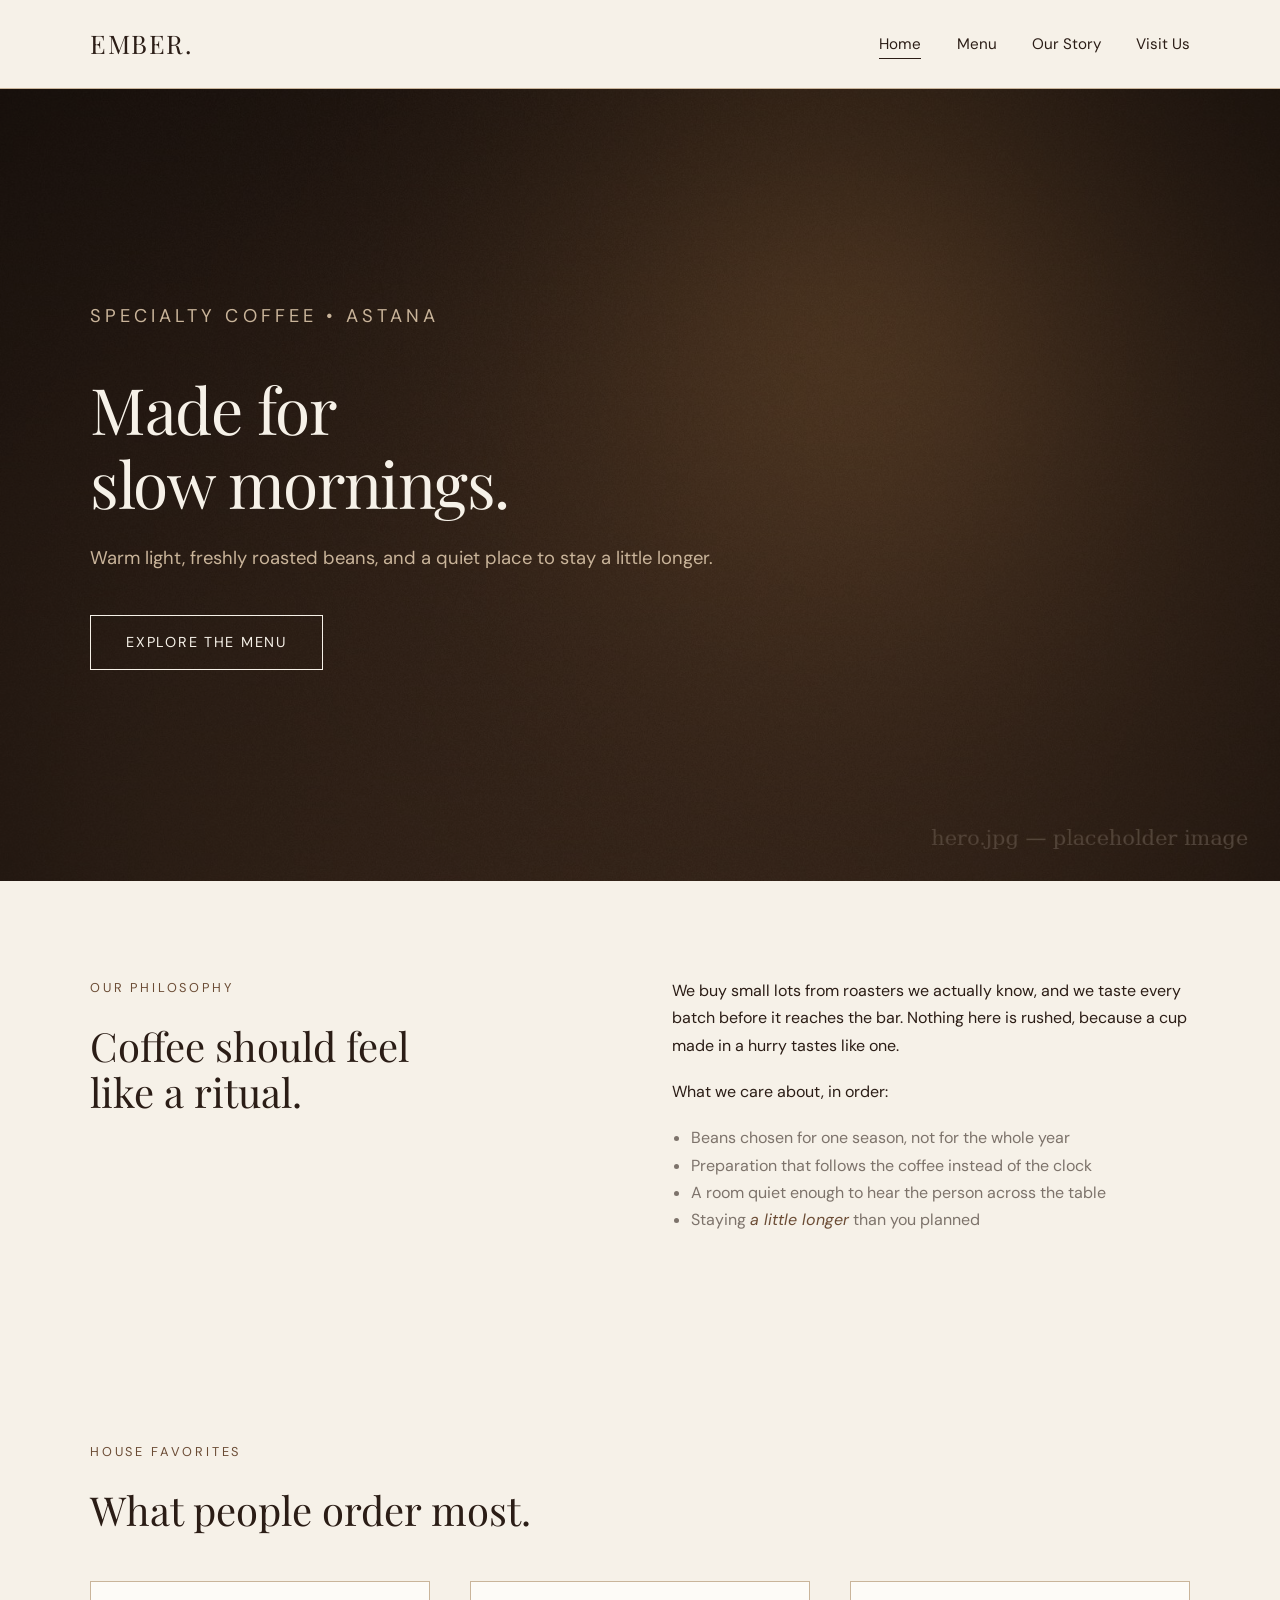
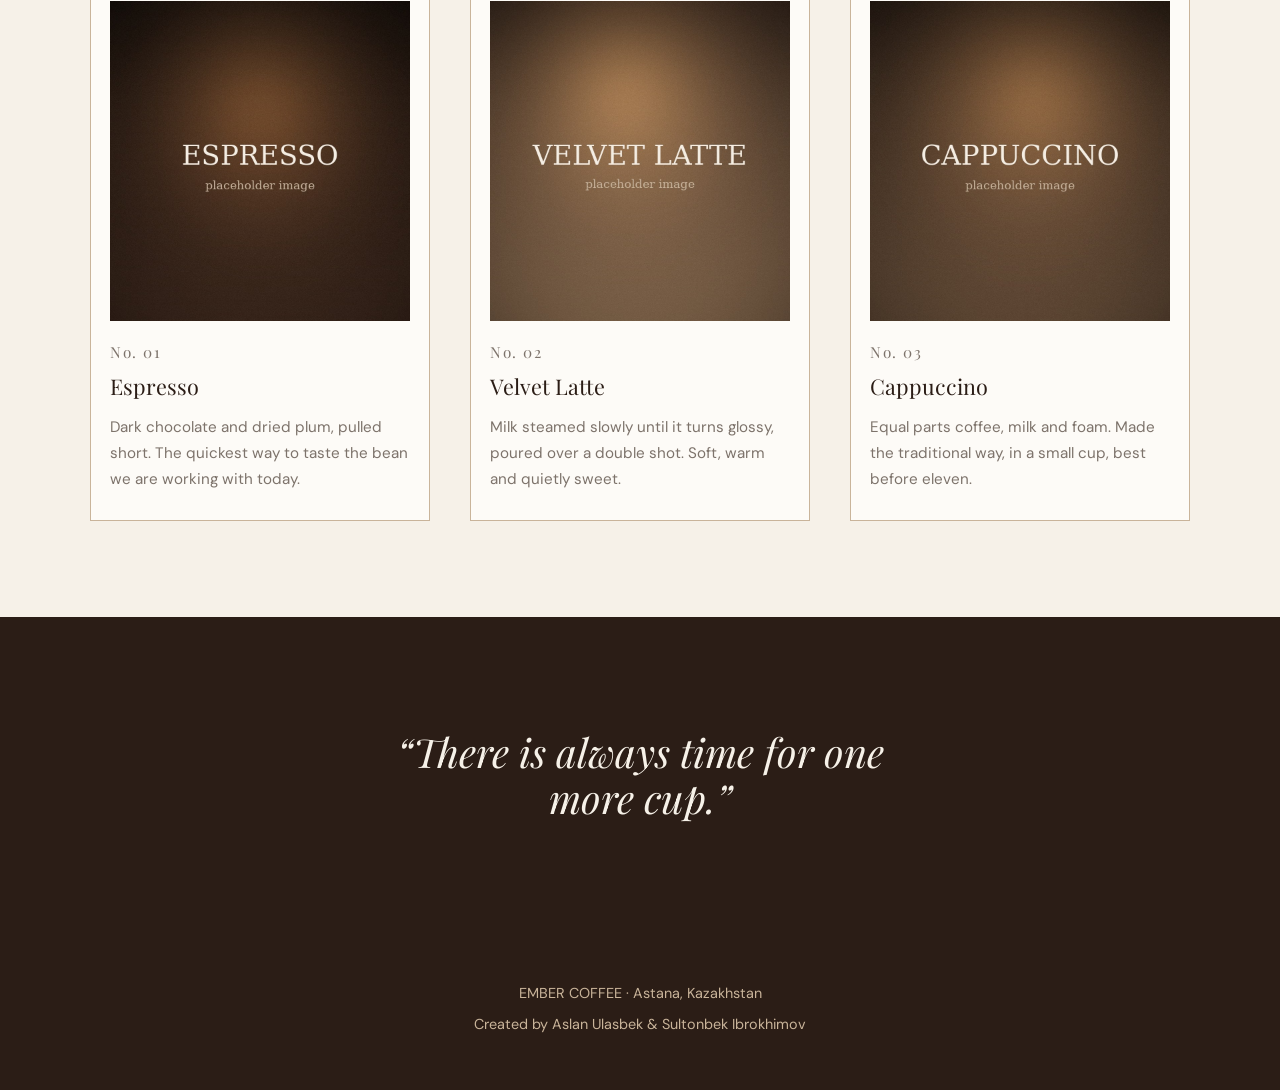
==== index.html @ 7515906d "Fix project structure" ====
<!DOCTYPE html>
<html lang="en">
<head>
    <meta charset="UTF-8">
    <meta name="viewport" content="width=device-width, initial-scale=1.0">
    <title>EMBER COFFEE | Home</title>
    <link rel="stylesheet" href="css/style.css">
</head>
<body>

    <!-- Navigation, the same on every page -->
    <header id="main-header">
        <div class="container">
            <a href="index.html" class="logo">EMBER.</a>
            <nav>
                <ul class="nav-menu">
                    <li><a href="index.html" class="active">Home</a></li>
                    <li><a href="menu.html">Menu</a></li>
                    <li><a href="about.html">Our Story</a></li>
                    <li><a href="contact.html">Visit Us</a></li>
                </ul>
            </nav>
        </div>
    </header>

    <main>

        <!-- Hero section with background photo and dark overlay -->
        <section class="hero">
            <img src="images/hero.jpg" alt="Morning sunlight on a wooden table in the EMBER coffee shop">
            <div class="hero-overlay"></div>
            <div class="container">
                <div class="hero-text">
                    <p class="label">Specialty coffee • Astana</p>
                    <h1>Made for<br>slow mornings.</h1>
                    <p>Warm light, freshly roasted beans, and a quiet place to stay a little longer.</p>
                    <a href="menu.html" class="button">Explore the menu</a>
                </div>
            </div>
        </section>

        <!-- Philosophy -->
        <section class="section">
            <div class="container philosophy">
                <div>
                    <p class="label">Our philosophy</p>
                    <h2>Coffee should feel<br>like a ritual.</h2>
                </div>
                <div>
                    <p>We buy small lots from roasters we actually know, and we taste every batch before it reaches the bar. Nothing here is rushed, because a cup made in a hurry tastes like one.</p>
                    <p>What we care about, in order:</p>
                    <ul>
                        <li>Beans chosen for one season, not for the whole year</li>
                        <li>Preparation that follows the coffee instead of the clock</li>
                        <li>A room quiet enough to hear the person across the table</li>
                        <li>Staying <span class="highlight">a little longer</span> than you planned</li>
                    </ul>
                </div>
            </div>
        </section>

        <!-- House favorites: three cards -->
        <section class="section">
            <div class="container">
                <p class="label">House favorites</p>
                <h2>What people order most.</h2>

                <div class="card-grid">

                    <article class="card">
                        <img src="images/espresso.jpg" alt="Freshly prepared espresso in a small ceramic cup">
                        <p class="card-number">No. 01</p>
                        <h3>Espresso</h3>
                        <p>Dark chocolate and dried plum, pulled short. The quickest way to taste the bean we are working with today.</p>
                    </article>

                    <article class="card">
                        <img src="images/latte.jpg" alt="Velvet latte with smooth steamed milk">
                        <p class="card-number">No. 02</p>
                        <h3>Velvet Latte</h3>
                        <p>Milk steamed slowly until it turns glossy, poured over a double shot. Soft, warm and quietly sweet.</p>
                    </article>

                    <article class="card">
                        <img src="images/cappuccino.jpg" alt="Cappuccino with a thick layer of foam">
                        <p class="card-number">No. 03</p>
                        <h3>Cappuccino</h3>
                        <p>Equal parts coffee, milk and foam. Made the traditional way, in a small cup, best before eleven.</p>
                    </article>

                </div>
            </div>
        </section>

        <!-- Dark quote band -->
        <section class="quote">
            <div class="container">
                <h2>&ldquo;There is always time for one more cup.&rdquo;</h2>
            </div>
        </section>

    </main>

    <footer>
        <div class="container">
            <p>EMBER COFFEE · Astana, Kazakhstan</p>
            <p>Created by Aslan Ulasbek &amp; Sultonbek Ibrokhimov</p>
        </div>
    </footer>

</body>
</html>
---- css/style.css ----
/* ============================================================
   EMBER COFFEE — main stylesheet
   Created by Aslan Ulasbek & Sultonbek Ibrokhimov

   Sections:
   1. Fonts & CSS variables
   2. Base element styles
   3. Header & navigation
   4. Buttons & shared helpers
   5. Home page
   6. Menu page
   7. About page
   8. Contact page (table + form)
   9. Footer
   10. Responsive (media queries)
   ============================================================ */


/* ---------- 1. Fonts & CSS variables ---------- */

@import url('https://fonts.googleapis.com/css2?family=DM+Sans:wght@400;500&family=Playfair+Display:ital,wght@0,400;0,500;1,400&display=swap');

:root {
    --espresso: #2b1d16;      /* darkest brown, used for dark sections */
    --coffee: #6b4c35;        /* medium coffee brown */
    --beige: #c9b49a;         /* muted beige, borders and small text */
    --cream: #f6f1e8;         /* warm cream, page background */
    --off-white: #fdfbf7;     /* lighter cream for cards */
    --warm-gray: #7d736b;     /* body text that should sit back a little */

    --heading-font: 'Playfair Display', Georgia, serif;
    --body-font: 'DM Sans', Arial, sans-serif;
}


/* ---------- 2. Base element styles ---------- */

* {
    box-sizing: border-box;   /* padding and border stay inside the width */
}

body {
    margin: 0;
    background-color: var(--cream);
    color: var(--espresso);
    font-family: var(--body-font);
    font-size: 1rem;
    line-height: 1.7;
}

h1, h2, h3 {
    font-family: var(--heading-font);
    font-weight: 400;
    margin: 0 0 1rem 0;
    line-height: 1.15;
}

h1 {
    font-size: 4rem;
    letter-spacing: -0.02em;
}

h2 {
    font-size: 2.5rem;
}

h3 {
    font-size: 1.35rem;
}

p {
    margin: 0 0 1.2rem 0;
    max-width: 62ch;          /* keeps lines comfortable to read */
}

a {
    color: var(--espresso);
    text-decoration: none;
}

img {
    display: block;
    max-width: 100%;
}

ul, ol {
    padding-left: 1.2rem;
}

/* A page-width wrapper reused on every page */
.container {
    width: 90%;
    max-width: 1100px;
    margin: 0 auto;
}

/* Small uppercase label above headings */
.label {
    font-size: 0.8rem;
    letter-spacing: 0.22em;
    text-transform: uppercase;
    color: var(--coffee);
    margin-bottom: 1.5rem;
}

.highlight {
    font-style: italic;
    color: var(--coffee);
}


/* ---------- 3. Header & navigation ---------- */

#main-header {
    background-color: var(--cream);
    border-bottom: 1px solid var(--beige);
    padding: 1.4rem 0;
    position: sticky;
    top: 0;
    z-index: 10;
}

#main-header .container {
    display: flex;
    align-items: center;
    justify-content: space-between;
}

.logo {
    font-family: var(--heading-font);
    font-size: 1.6rem;
    letter-spacing: 0.06em;
}

.nav-menu {
    display: flex;
    gap: 2.2rem;
    list-style: none;
    margin: 0;
    padding: 0;
}

/* descendant selector: links inside the navigation */
.nav-menu a {
    font-size: 0.95rem;
    padding-bottom: 4px;
    border-bottom: 1px solid transparent;
    transition: border-color 0.25s, color 0.25s;
}

.nav-menu a:hover {
    color: var(--coffee);
    border-bottom-color: var(--coffee);
}

.nav-menu a:focus {
    outline: 2px solid var(--coffee);
    outline-offset: 4px;
}

/* active page marker */
.nav-menu a.active {
    border-bottom-color: var(--espresso);
}


/* ---------- 4. Buttons & shared helpers ---------- */

.button {
    display: inline-block;
    padding: 0.9rem 2.2rem;
    border: 1px solid var(--cream);
    color: var(--cream);
    font-size: 0.9rem;
    letter-spacing: 0.12em;
    text-transform: uppercase;
    transition: background-color 0.3s, color 0.3s;
}

.button:hover {
    background-color: var(--cream);
    color: var(--espresso);
}

.button:focus {
    outline: 2px solid var(--beige);
    outline-offset: 4px;
}

/* dark button used on light backgrounds */
.button-dark {
    border-color: var(--espresso);
    color: var(--espresso);
}

.button-dark:hover {
    background-color: var(--espresso);
    color: var(--cream);
}

/* standard vertical rhythm for content sections */
.section {
    padding: 6rem 0;
}

/* smaller page header used on menu / about / contact */
.page-header {
    padding: 5rem 0 3rem 0;
    border-bottom: 1px solid var(--beige);
}

.page-header p {
    color: var(--warm-gray);
    font-size: 1.15rem;
}


/* ---------- 5. Home page ---------- */

.hero {
    position: relative;
    height: 88vh;
    min-height: 480px;
    display: flex;
    align-items: center;
    overflow: hidden;
}

.hero img {
    position: absolute;
    top: 0;
    left: 0;
    width: 100%;
    height: 100%;
    object-fit: cover;
}

/* dark overlay so the text stays readable on the photo */
.hero-overlay {
    position: absolute;
    top: 0;
    left: 0;
    width: 100%;
    height: 100%;
    background-color: rgba(30, 20, 15, 0.55);
}

.hero-text {
    position: relative;   /* sits above the overlay */
    color: var(--cream);
    max-width: 40rem;
}

.hero-text .label {
    color: var(--beige);
}

.hero-text h1 {
    color: var(--cream);
    margin-bottom: 1.5rem;
}

.hero-text p {
    color: var(--beige);
    font-size: 1.15rem;
    margin-bottom: 2.5rem;
}

/* two-column philosophy block */
.philosophy {
    display: grid;
    grid-template-columns: 1fr 1fr;
    gap: 4rem;
    align-items: start;
}

.philosophy ul {
    color: var(--warm-gray);
}

/* three product cards */
.card-grid {
    display: grid;
    grid-template-columns: repeat(3, 1fr);
    gap: 2.5rem;
    margin-top: 3rem;
}

.card {
    background-color: var(--off-white);
    border: 1px solid var(--beige);
    padding: 1.2rem;
    transition: transform 0.3s, box-shadow 0.3s;
}

.card:hover {
    transform: translateY(-6px);
    box-shadow: 0 12px 28px rgba(43, 29, 22, 0.12);
}

.card img {
    width: 100%;
    height: 320px;
    object-fit: cover;
    margin-bottom: 1.2rem;
}

.card-number {
    font-family: var(--heading-font);
    font-size: 0.95rem;
    color: var(--coffee);
    letter-spacing: 0.1em;
}

/* descendant selector: paragraphs inside a card */
.card p {
    color: var(--warm-gray);
    font-size: 0.95rem;
    margin-bottom: 0.5rem;
}

/* dark quote band */
.quote {
    background-color: var(--espresso);
    color: var(--cream);
    text-align: center;
    padding: 7rem 0;
}

.quote h2 {
    font-style: italic;
    max-width: 22ch;
    margin: 0 auto;
}


/* ---------- 6. Menu page ---------- */

.menu-banner {
    width: 100%;
    height: 300px;
    object-fit: cover;
    margin-bottom: 4rem;
}

.menu-group {
    margin-bottom: 4rem;
}

.menu-group h2 {
    font-size: 1.6rem;
    padding-bottom: 0.8rem;
    border-bottom: 1px solid var(--beige);
}

.menu-item {
    display: flex;
    justify-content: space-between;
    align-items: baseline;
    gap: 2rem;
    padding: 1.4rem 0;
    border-bottom: 1px solid rgba(201, 180, 154, 0.45);
}

.menu-item h3 {
    margin: 0 0 0.3rem 0;
}

.menu-item p {
    margin: 0;
    color: var(--warm-gray);
    font-size: 0.95rem;
}

.menu-price {
    font-family: var(--heading-font);
    font-size: 1.15rem;
    white-space: nowrap;   /* the price never breaks onto two lines */
}


/* ---------- 7. About page ---------- */

.story {
    display: grid;
    grid-template-columns: 1.2fr 1fr;
    gap: 4rem;
    align-items: center;
}

.story img {
    width: 100%;
    height: 420px;
    object-fit: cover;
}

.team-grid {
    display: grid;
    grid-template-columns: 1fr 1fr;
    gap: 4rem;
    margin-top: 3rem;
}

.team-member {
    text-align: center;
}

/* circular profile photo */
.profile-img {
    width: 180px;
    height: 180px;
    border-radius: 50%;
    object-fit: cover;
    margin: 0 auto 1.5rem auto;
    border: 1px solid var(--beige);
    padding: 6px;
}

.team-role {
    font-size: 0.8rem;
    letter-spacing: 0.15em;
    text-transform: uppercase;
    color: var(--coffee);
    margin-bottom: 1rem;
}

.team-member p,
.team-member ul {
    text-align: left;
    color: var(--warm-gray);
    margin-left: auto;
    margin-right: auto;
    max-width: 34ch;
}


/* ---------- 8. Contact page (table + form) ---------- */

.contact-grid {
    display: grid;
    grid-template-columns: 1fr 1.3fr;
    gap: 4rem;
    align-items: start;
}

.contact-info p {
    margin-bottom: 0.4rem;
}

.contact-info h3 {
    margin-top: 3rem;
}

.contact-info .detail-label {
    font-size: 0.8rem;
    letter-spacing: 0.15em;
    text-transform: uppercase;
    color: var(--coffee);
    margin-top: 1.5rem;
    margin-bottom: 0.2rem;
}

/* opening hours table */
table {
    width: 100%;
    border-collapse: collapse;
    margin-top: 1.5rem;
    background-color: var(--off-white);
}

table th {
    background-color: var(--espresso);
    color: var(--cream);
    font-family: var(--body-font);
    font-weight: 500;
    font-size: 0.8rem;
    letter-spacing: 0.12em;
    text-transform: uppercase;
    padding: 1rem;
    text-align: left;
}

/* descendant selector: data cells inside a table */
table td {
    padding: 1rem;
    border-bottom: 1px solid var(--beige);
}

table tr:hover td {
    background-color: rgba(201, 180, 154, 0.18);
}

/* contact form */
#contact-form {
    background-color: var(--off-white);
    border: 1px solid var(--beige);
    padding: 2.5rem;
}

#contact-form label {
    display: block;
    font-size: 0.8rem;
    letter-spacing: 0.12em;
    text-transform: uppercase;
    color: var(--coffee);
    margin-bottom: 0.5rem;
}

.form-row {
    margin-bottom: 1.5rem;
}

#contact-form input,
#contact-form select,
#contact-form textarea {
    width: 100%;
    padding: 0.8rem;
    border: 1px solid var(--beige);
    background-color: var(--cream);
    font-family: var(--body-font);
    font-size: 1rem;
    color: var(--espresso);
}

#contact-form input:focus,
#contact-form select:focus,
#contact-form textarea:focus {
    outline: none;
    border-color: var(--coffee);
    background-color: var(--off-white);
}

#contact-form input[type="color"] {
    height: 48px;
    padding: 4px;
}

#contact-form textarea {
    min-height: 140px;
    resize: vertical;
}

#contact-form button {
    padding: 0.9rem 2.5rem;
    border: 1px solid var(--espresso);
    background-color: var(--espresso);
    color: var(--cream);
    font-family: var(--body-font);
    font-size: 0.9rem;
    letter-spacing: 0.12em;
    text-transform: uppercase;
    cursor: pointer;
    transition: background-color 0.3s, color 0.3s;
}

#contact-form button:hover {
    background-color: transparent;
    color: var(--espresso);
}


/* ---------- 9. Footer ---------- */

footer {
    background-color: var(--espresso);
    color: var(--beige);
    padding: 3rem 0;
    text-align: center;
}

footer p {
    max-width: 100%;
    margin: 0 0 0.4rem 0;
    font-size: 0.9rem;
}

footer a {
    color: var(--cream);
    border-bottom: 1px solid transparent;
}

footer a:hover {
    border-bottom-color: var(--cream);
}


/* ---------- 10. Responsive (media queries) ---------- */

@media (max-width: 800px) {

    h1 {
        font-size: 2.6rem;
    }

    h2 {
        font-size: 1.9rem;
    }

    #main-header .container {
        flex-direction: column;
        gap: 1rem;
    }

    .nav-menu {
        gap: 1.4rem;
        flex-wrap: wrap;
        justify-content: center;
    }

    .hero {
        height: auto;
        padding: 5rem 0;
    }

    .section {
        padding: 3.5rem 0;
    }

    /* every multi-column layout becomes a single column */
    .philosophy,
    .card-grid,
    .story,
    .team-grid,
    .contact-grid {
        grid-template-columns: 1fr;
        gap: 2.5rem;
    }

    .menu-item {
        flex-direction: column;
        gap: 0.4rem;
    }

    #contact-form {
        padding: 1.5rem;
    }
}
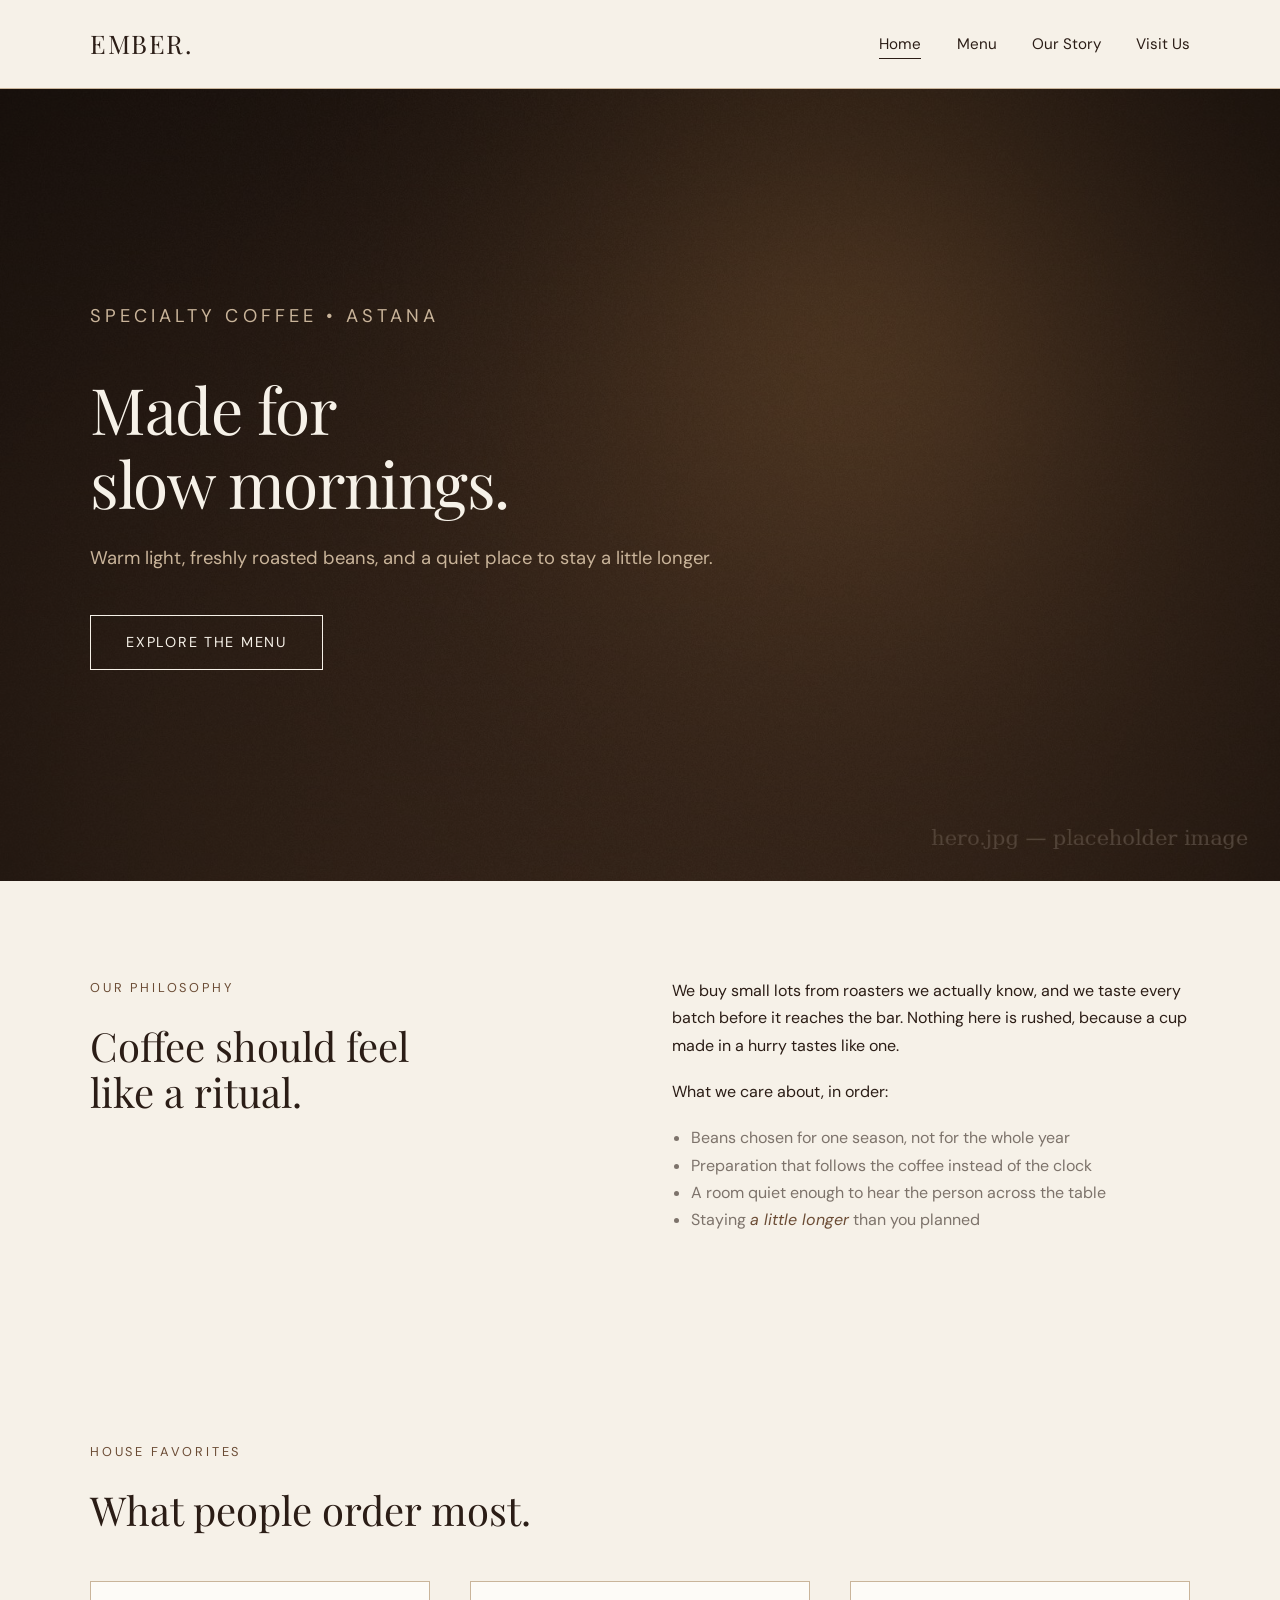
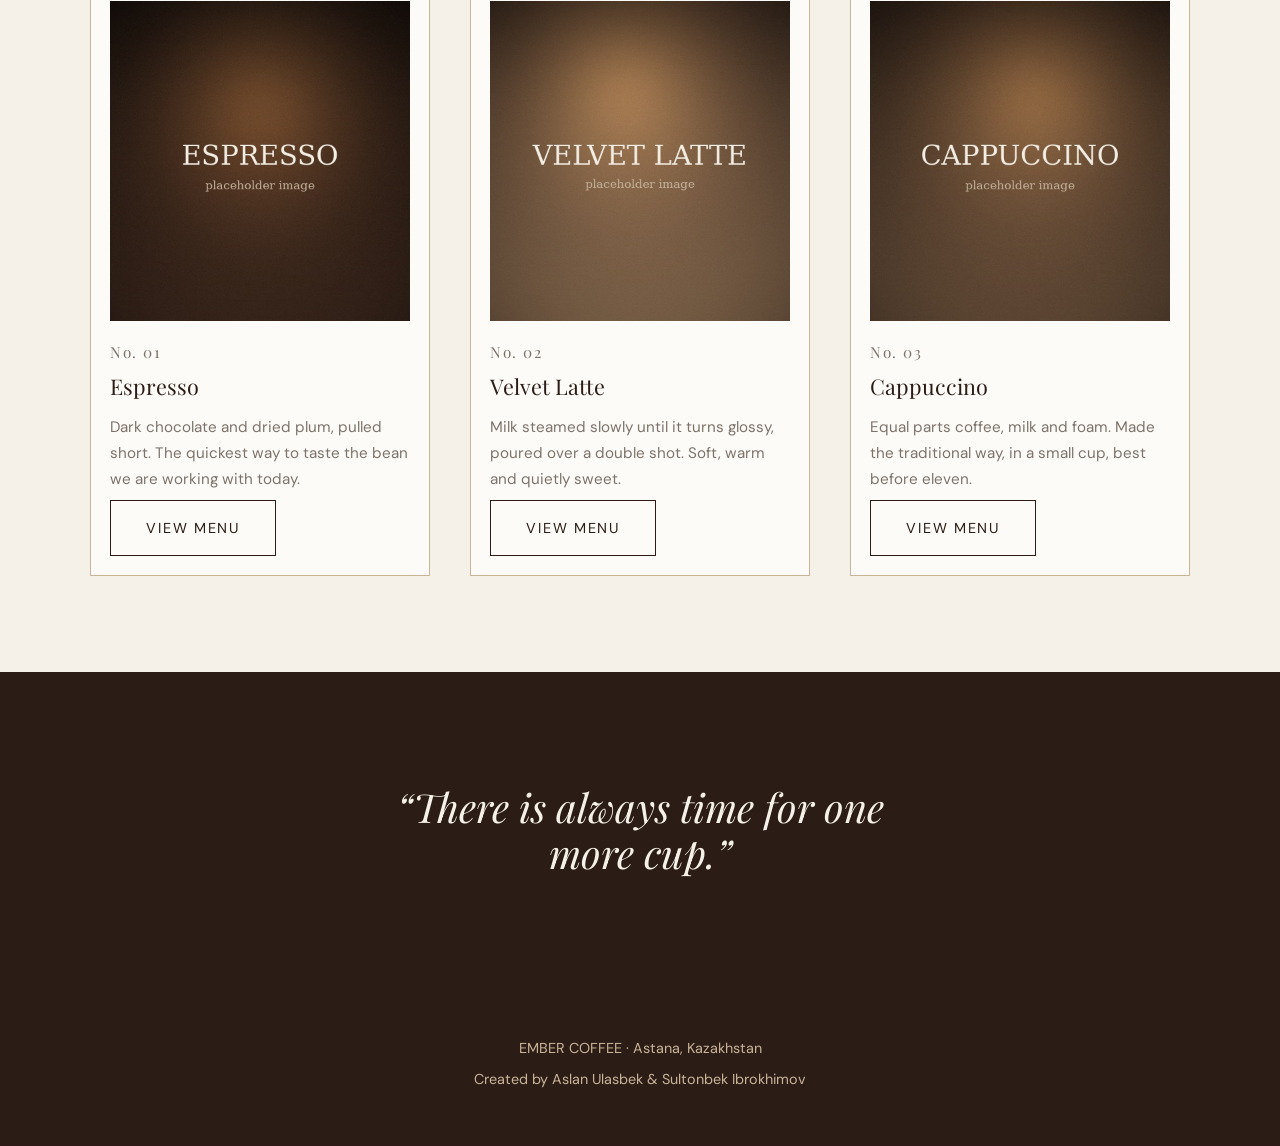
==== commit 5f3ac20a: "Complete Assignment 2" ====
--- a/index.html
+++ b/index.html
@@ -6,107 +6,207 @@
     <title>EMBER COFFEE | Home</title>
     <link rel="stylesheet" href="css/style.css">
 </head>
+
 <body>
 
-    <!-- Navigation, the same on every page -->
-    <header id="main-header">
+<!-- Navigation -->
+<header id="main-header">
+    <div class="container">
+        <a href="index.html" class="logo">EMBER.</a>
+
+        <nav>
+            <ul class="nav-menu">
+                <li><a href="index.html" class="active">Home</a></li>
+                <li><a href="menu.html">Menu</a></li>
+                <li><a href="about.html">Our Story</a></li>
+                <li><a href="contact.html">Visit Us</a></li>
+            </ul>
+        </nav>
+    </div>
+</header>
+
+
+<main>
+
+    <!-- Hero section -->
+    <section class="hero">
+        <img src="images/hero.jpg"
+             alt="Morning sunlight on a wooden table in the EMBER coffee shop">
+
+        <div class="hero-overlay"></div>
+
         <div class="container">
-            <a href="index.html" class="logo">EMBER.</a>
-            <nav>
-                <ul class="nav-menu">
-                    <li><a href="index.html" class="active">Home</a></li>
-                    <li><a href="menu.html">Menu</a></li>
-                    <li><a href="about.html">Our Story</a></li>
-                    <li><a href="contact.html">Visit Us</a></li>
+            <div class="hero-text">
+                <p class="label">Specialty coffee • Astana</p>
+
+                <h1>Made for<br>slow mornings.</h1>
+
+                <p>
+                    Warm light, freshly roasted beans, and a quiet place
+                    to stay a little longer.
+                </p>
+
+                <a href="menu.html" class="button">
+                    Explore the menu
+                </a>
+            </div>
+        </div>
+    </section>
+
+
+    <!-- Philosophy -->
+    <section class="section">
+        <div class="container philosophy">
+
+            <div>
+                <p class="label">Our philosophy</p>
+
+                <h2>
+                    Coffee should feel<br>
+                    like a ritual.
+                </h2>
+            </div>
+
+            <div>
+                <p>
+                    We buy small lots from roasters we actually know,
+                    and we taste every batch before it reaches the bar.
+                    Nothing here is rushed, because a cup made in a hurry
+                    tastes like one.
+                </p>
+
+                <p>What we care about, in order:</p>
+
+                <ul>
+                    <li>
+                        Beans chosen for one season, not for the whole year
+                    </li>
+
+                    <li>
+                        Preparation that follows the coffee instead of the clock
+                    </li>
+
+                    <li>
+                        A room quiet enough to hear the person across the table
+                    </li>
+
+                    <li>
+                        Staying <span class="highlight">a little longer</span>
+                        than you planned
+                    </li>
                 </ul>
-            </nav>
-        </div>
-    </header>
-
-    <main>
-
-        <!-- Hero section with background photo and dark overlay -->
-        <section class="hero">
-            <img src="images/hero.jpg" alt="Morning sunlight on a wooden table in the EMBER coffee shop">
-            <div class="hero-overlay"></div>
-            <div class="container">
-                <div class="hero-text">
-                    <p class="label">Specialty coffee • Astana</p>
-                    <h1>Made for<br>slow mornings.</h1>
-                    <p>Warm light, freshly roasted beans, and a quiet place to stay a little longer.</p>
-                    <a href="menu.html" class="button">Explore the menu</a>
-                </div>
-            </div>
-        </section>
-
-        <!-- Philosophy -->
-        <section class="section">
-            <div class="container philosophy">
-                <div>
-                    <p class="label">Our philosophy</p>
-                    <h2>Coffee should feel<br>like a ritual.</h2>
-                </div>
-                <div>
-                    <p>We buy small lots from roasters we actually know, and we taste every batch before it reaches the bar. Nothing here is rushed, because a cup made in a hurry tastes like one.</p>
-                    <p>What we care about, in order:</p>
-                    <ul>
-                        <li>Beans chosen for one season, not for the whole year</li>
-                        <li>Preparation that follows the coffee instead of the clock</li>
-                        <li>A room quiet enough to hear the person across the table</li>
-                        <li>Staying <span class="highlight">a little longer</span> than you planned</li>
-                    </ul>
-                </div>
-            </div>
-        </section>
-
-        <!-- House favorites: three cards -->
-        <section class="section">
-            <div class="container">
-                <p class="label">House favorites</p>
-                <h2>What people order most.</h2>
-
-                <div class="card-grid">
-
-                    <article class="card">
-                        <img src="images/espresso.jpg" alt="Freshly prepared espresso in a small ceramic cup">
-                        <p class="card-number">No. 01</p>
-                        <h3>Espresso</h3>
-                        <p>Dark chocolate and dried plum, pulled short. The quickest way to taste the bean we are working with today.</p>
-                    </article>
-
-                    <article class="card">
-                        <img src="images/latte.jpg" alt="Velvet latte with smooth steamed milk">
-                        <p class="card-number">No. 02</p>
-                        <h3>Velvet Latte</h3>
-                        <p>Milk steamed slowly until it turns glossy, poured over a double shot. Soft, warm and quietly sweet.</p>
-                    </article>
-
-                    <article class="card">
-                        <img src="images/cappuccino.jpg" alt="Cappuccino with a thick layer of foam">
-                        <p class="card-number">No. 03</p>
-                        <h3>Cappuccino</h3>
-                        <p>Equal parts coffee, milk and foam. Made the traditional way, in a small cup, best before eleven.</p>
-                    </article>
-
-                </div>
-            </div>
-        </section>
-
-        <!-- Dark quote band -->
-        <section class="quote">
-            <div class="container">
-                <h2>&ldquo;There is always time for one more cup.&rdquo;</h2>
-            </div>
-        </section>
-
-    </main>
-
-    <footer>
+            </div>
+
+        </div>
+    </section>
+
+
+    <!-- House favorites -->
+    <section class="section">
         <div class="container">
-            <p>EMBER COFFEE · Astana, Kazakhstan</p>
-            <p>Created by Aslan Ulasbek &amp; Sultonbek Ibrokhimov</p>
-        </div>
-    </footer>
+
+            <p class="label">House favorites</p>
+
+            <h2>What people order most.</h2>
+
+            <!-- Flexbox cards -->
+            <div class="card-grid">
+
+                <!-- Card 1 -->
+                <article class="card">
+
+                    <img src="images/espresso.jpg"
+                         alt="Freshly prepared espresso in a small ceramic cup">
+
+                    <p class="card-number">No. 01</p>
+
+                    <h3>Espresso</h3>
+
+                    <p>
+                        Dark chocolate and dried plum, pulled short.
+                        The quickest way to taste the bean we are
+                        working with today.
+                    </p>
+
+                    <a href="menu.html" class="button button-dark">
+                        View menu
+                    </a>
+
+                </article>
+
+
+                <!-- Card 2 -->
+                <article class="card">
+
+                    <img src="images/latte.jpg"
+                         alt="Velvet latte with smooth steamed milk">
+
+                    <p class="card-number">No. 02</p>
+
+                    <h3>Velvet Latte</h3>
+
+                    <p>
+                        Milk steamed slowly until it turns glossy,
+                        poured over a double shot. Soft, warm and
+                        quietly sweet.
+                    </p>
+
+                    <a href="menu.html" class="button button-dark">
+                        View menu
+                    </a>
+
+                </article>
+
+
+                <!-- Card 3 -->
+                <article class="card">
+
+                    <img src="images/cappuccino.jpg"
+                         alt="Cappuccino with a thick layer of foam">
+
+                    <p class="card-number">No. 03</p>
+
+                    <h3>Cappuccino</h3>
+
+                    <p>
+                        Equal parts coffee, milk and foam. Made the
+                        traditional way, in a small cup, best before eleven.
+                    </p>
+
+                    <a href="menu.html" class="button button-dark">
+                        View menu
+                    </a>
+
+                </article>
+
+            </div>
+
+        </div>
+    </section>
+
+
+    <!-- Dark quote band -->
+    <section class="quote">
+        <div class="container">
+            <h2>
+                &ldquo;There is always time for one more cup.&rdquo;
+            </h2>
+        </div>
+    </section>
+
+</main>
+
+
+<!-- Footer -->
+<footer>
+    <div class="container">
+        <p>EMBER COFFEE · Astana, Kazakhstan</p>
+
+        <p>
+            Created by Aslan Ulasbek &amp; Sultonbek Ibrokhimov
+        </p>
+    </div>
+</footer>
 
 </body>
-</html>
+</html>
--- a/css/style.css
+++ b/css/style.css
@@ -11,8 +11,10 @@
    6. Menu page
    7. About page
    8. Contact page (table + form)
-   9. Footer
-   10. Responsive (media queries)
+   9. Gallery page
+   10. Page layout with CSS Grid
+   11. Footer
+   12. Responsive (media queries)
    ============================================================ */
 
 
@@ -21,12 +23,12 @@
 @import url('https://fonts.googleapis.com/css2?family=DM+Sans:wght@400;500&family=Playfair+Display:ital,wght@0,400;0,500;1,400&display=swap');
 
 :root {
-    --espresso: #2b1d16;      /* darkest brown, used for dark sections */
-    --coffee: #6b4c35;        /* medium coffee brown */
-    --beige: #c9b49a;         /* muted beige, borders and small text */
-    --cream: #f6f1e8;         /* warm cream, page background */
-    --off-white: #fdfbf7;     /* lighter cream for cards */
-    --warm-gray: #7d736b;     /* body text that should sit back a little */
+    --espresso: #2b1d16;
+    --coffee: #6b4c35;
+    --beige: #c9b49a;
+    --cream: #f6f1e8;
+    --off-white: #fdfbf7;
+    --warm-gray: #7d736b;
 
     --heading-font: 'Playfair Display', Georgia, serif;
     --body-font: 'DM Sans', Arial, sans-serif;
@@ -36,7 +38,7 @@
 /* ---------- 2. Base element styles ---------- */
 
 * {
-    box-sizing: border-box;   /* padding and border stay inside the width */
+    box-sizing: border-box;
 }
 
 body {
@@ -48,7 +50,9 @@
     line-height: 1.7;
 }
 
-h1, h2, h3 {
+h1,
+h2,
+h3 {
     font-family: var(--heading-font);
     font-weight: 400;
     margin: 0 0 1rem 0;
@@ -70,7 +74,7 @@
 
 p {
     margin: 0 0 1.2rem 0;
-    max-width: 62ch;          /* keeps lines comfortable to read */
+    max-width: 62ch;
 }
 
 a {
@@ -83,18 +87,23 @@
     max-width: 100%;
 }
 
-ul, ol {
+ul,
+ol {
     padding-left: 1.2rem;
 }
 
+
 /* A page-width wrapper reused on every page */
+
 .container {
     width: 90%;
     max-width: 1100px;
     margin: 0 auto;
 }
 
+
 /* Small uppercase label above headings */
+
 .label {
     font-size: 0.8rem;
     letter-spacing: 0.22em;
@@ -140,7 +149,9 @@
     padding: 0;
 }
 
+
 /* descendant selector: links inside the navigation */
+
 .nav-menu a {
     font-size: 0.95rem;
     padding-bottom: 4px;
@@ -158,7 +169,9 @@
     outline-offset: 4px;
 }
 
+
 /* active page marker */
+
 .nav-menu a.active {
     border-bottom-color: var(--espresso);
 }
@@ -187,7 +200,9 @@
     outline-offset: 4px;
 }
 
+
 /* dark button used on light backgrounds */
+
 .button-dark {
     border-color: var(--espresso);
     color: var(--espresso);
@@ -198,12 +213,16 @@
     color: var(--cream);
 }
 
+
 /* standard vertical rhythm for content sections */
+
 .section {
     padding: 6rem 0;
 }
 
+
 /* smaller page header used on menu / about / contact */
+
 .page-header {
     padding: 5rem 0 3rem 0;
     border-bottom: 1px solid var(--beige);
@@ -235,7 +254,9 @@
     object-fit: cover;
 }
 
+
 /* dark overlay so the text stays readable on the photo */
+
 .hero-overlay {
     position: absolute;
     top: 0;
@@ -246,7 +267,7 @@
 }
 
 .hero-text {
-    position: relative;   /* sits above the overlay */
+    position: relative;
     color: var(--cream);
     max-width: 40rem;
 }
@@ -266,7 +287,9 @@
     margin-bottom: 2.5rem;
 }
 
+
 /* two-column philosophy block */
+
 .philosophy {
     display: grid;
     grid-template-columns: 1fr 1fr;
@@ -278,15 +301,19 @@
     color: var(--warm-gray);
 }
 
+
 /* three product cards */
+
 .card-grid {
-    display: grid;
-    grid-template-columns: repeat(3, 1fr);
+    display: flex;
     gap: 2.5rem;
     margin-top: 3rem;
 }
 
 .card {
+    flex: 1;
+    display: flex;
+    flex-direction: column;
     background-color: var(--off-white);
     border: 1px solid var(--beige);
     padding: 1.2rem;
@@ -312,14 +339,26 @@
     letter-spacing: 0.1em;
 }
 
+
 /* descendant selector: paragraphs inside a card */
+
 .card p {
     color: var(--warm-gray);
     font-size: 0.95rem;
     margin-bottom: 0.5rem;
 }
 
+
+/* button stays at the bottom of each card */
+
+.card .button {
+    margin-top: auto;
+    align-self: flex-start;
+}
+
+
 /* dark quote band */
+
 .quote {
     background-color: var(--espresso);
     color: var(--cream);
@@ -375,7 +414,7 @@
 .menu-price {
     font-family: var(--heading-font);
     font-size: 1.15rem;
-    white-space: nowrap;   /* the price never breaks onto two lines */
+    white-space: nowrap;
 }
 
 
@@ -405,7 +444,9 @@
     text-align: center;
 }
 
+
 /* circular profile photo */
+
 .profile-img {
     width: 180px;
     height: 180px;
@@ -460,7 +501,9 @@
     margin-bottom: 0.2rem;
 }
 
+
 /* opening hours table */
+
 table {
     width: 100%;
     border-collapse: collapse;
@@ -480,7 +523,9 @@
     text-align: left;
 }
 
+
 /* descendant selector: data cells inside a table */
+
 table td {
     padding: 1rem;
     border-bottom: 1px solid var(--beige);
@@ -490,7 +535,9 @@
     background-color: rgba(201, 180, 154, 0.18);
 }
 
+
 /* contact form */
+
 #contact-form {
     background-color: var(--off-white);
     border: 1px solid var(--beige);
@@ -559,7 +606,146 @@
 }
 
 
-/* ---------- 9. Footer ---------- */
+/* ---------- 9. Gallery page ---------- */
+
+
+/* Gallery page layout uses CSS Grid */
+
+.page-layout {
+    min-height: 100vh;
+    display: grid;
+    grid-template-columns: 230px 1fr;
+    grid-template-rows: auto 1fr auto;
+    grid-template-areas:
+        "header header"
+        "sidebar main"
+        "footer footer";
+}
+
+
+/* Assign page elements to grid areas */
+
+.page-layout > header {
+    grid-area: header;
+}
+
+.page-layout > aside {
+    grid-area: sidebar;
+}
+
+.page-layout > main {
+    grid-area: main;
+}
+
+.page-layout > footer {
+    grid-area: footer;
+}
+
+
+/* Gallery sidebar */
+
+.gallery-sidebar {
+    background-color: var(--off-white);
+    border-right: 1px solid var(--beige);
+    padding: 4rem 0;
+}
+
+.gallery-sidebar .container {
+    width: 80%;
+}
+
+.gallery-sidebar h3 {
+    font-size: 1.8rem;
+}
+
+.gallery-sidebar p {
+    color: var(--warm-gray);
+    font-size: 0.95rem;
+}
+
+
+/* Gallery main area */
+
+.gallery-main {
+    min-width: 0;
+}
+
+
+/* Gallery itself uses CSS Grid */
+
+.gallery {
+    display: grid;
+    grid-template-columns: repeat(3, 1fr);
+    gap: 1.2rem;
+    margin-top: 3rem;
+}
+
+
+/* Individual gallery item */
+
+.gallery-item {
+    position: relative;
+    overflow: hidden;
+    background-color: var(--off-white);
+    border: 1px solid var(--beige);
+}
+
+
+/* Equal image sizes */
+
+.gallery-item img {
+    width: 100%;
+    height: 250px;
+    object-fit: cover;
+    transition: transform 0.4s;
+}
+
+
+/* Caption overlay */
+
+.gallery-caption {
+    position: absolute;
+    left: 0;
+    right: 0;
+    bottom: 0;
+    padding: 1.2rem;
+    background-color: rgba(43, 29, 22, 0.82);
+    color: var(--cream);
+    opacity: 0;
+    transform: translateY(10px);
+    transition: opacity 0.3s, transform 0.3s;
+}
+
+.gallery-caption h3 {
+    margin: 0;
+    color: var(--cream);
+    font-size: 1.2rem;
+}
+
+
+/* Hover effect */
+
+.gallery-item:hover img {
+    transform: scale(1.05);
+}
+
+.gallery-item:hover .gallery-caption {
+    opacity: 1;
+    transform: translateY(0);
+}
+
+
+/* ---------- 10. Page layout with CSS Grid ---------- */
+
+
+/* Extra layout styling for the gallery page */
+
+.page-layout .gallery-main .section {
+    min-height: 100%;
+}
+
+
+/* ---------- 11. Footer ---------- */
 
 footer {
     background-color: var(--espresso);
@@ -584,7 +770,17 @@
 }
 
 
-/* ---------- 10. Responsive (media queries) ---------- */
+/* ---------- 12. Responsive (media queries) ---------- */
+
+@media (max-width: 1000px) {
+
+    /* Gallery changes from 3 columns to 2 */
+
+    .gallery {
+        grid-template-columns: repeat(2, 1fr);
+    }
+}
+
 
 @media (max-width: 800px) {
 
@@ -595,6 +791,9 @@
     h2 {
         font-size: 1.9rem;
     }
+
+
+    /* Navigation becomes vertical */
 
     #main-header .container {
         flex-direction: column;
@@ -607,6 +806,7 @@
         justify-content: center;
     }
 
+
     .hero {
         height: auto;
         padding: 5rem 0;
@@ -616,9 +816,10 @@
         padding: 3.5rem 0;
     }
 
-    /* every multi-column layout becomes a single column */
+
+    /* Grid layouts become a single column */
+
     .philosophy,
-    .card-grid,
     .story,
     .team-grid,
     .contact-grid {
@@ -626,12 +827,60 @@
         gap: 2.5rem;
     }
 
+
+    /* Flexbox cards become a vertical column */
+
+    .card-grid {
+        flex-direction: column;
+        gap: 2.5rem;
+    }
+
+
     .menu-item {
         flex-direction: column;
         gap: 0.4rem;
     }
 
+
     #contact-form {
         padding: 1.5rem;
     }
-}
+
+
+    /* Page layout becomes vertical */
+
+    .page-layout {
+        grid-template-columns: 1fr;
+        grid-template-rows: auto auto 1fr auto;
+        grid-template-areas:
+            "header"
+            "sidebar"
+            "main"
+            "footer";
+    }
+
+
+    .gallery-sidebar {
+        border-right: none;
+        border-bottom: 1px solid var(--beige);
+        padding: 2.5rem 0;
+    }
+
+    .gallery-sidebar .container {
+        width: 90%;
+    }
+}
+
+
+@media (max-width: 600px) {
+
+    /* Gallery becomes one column on mobile */
+
+    .gallery {
+        grid-template-columns: 1fr;
+    }
+
+    .gallery-item img {
+        height: 280px;
+    }
+}
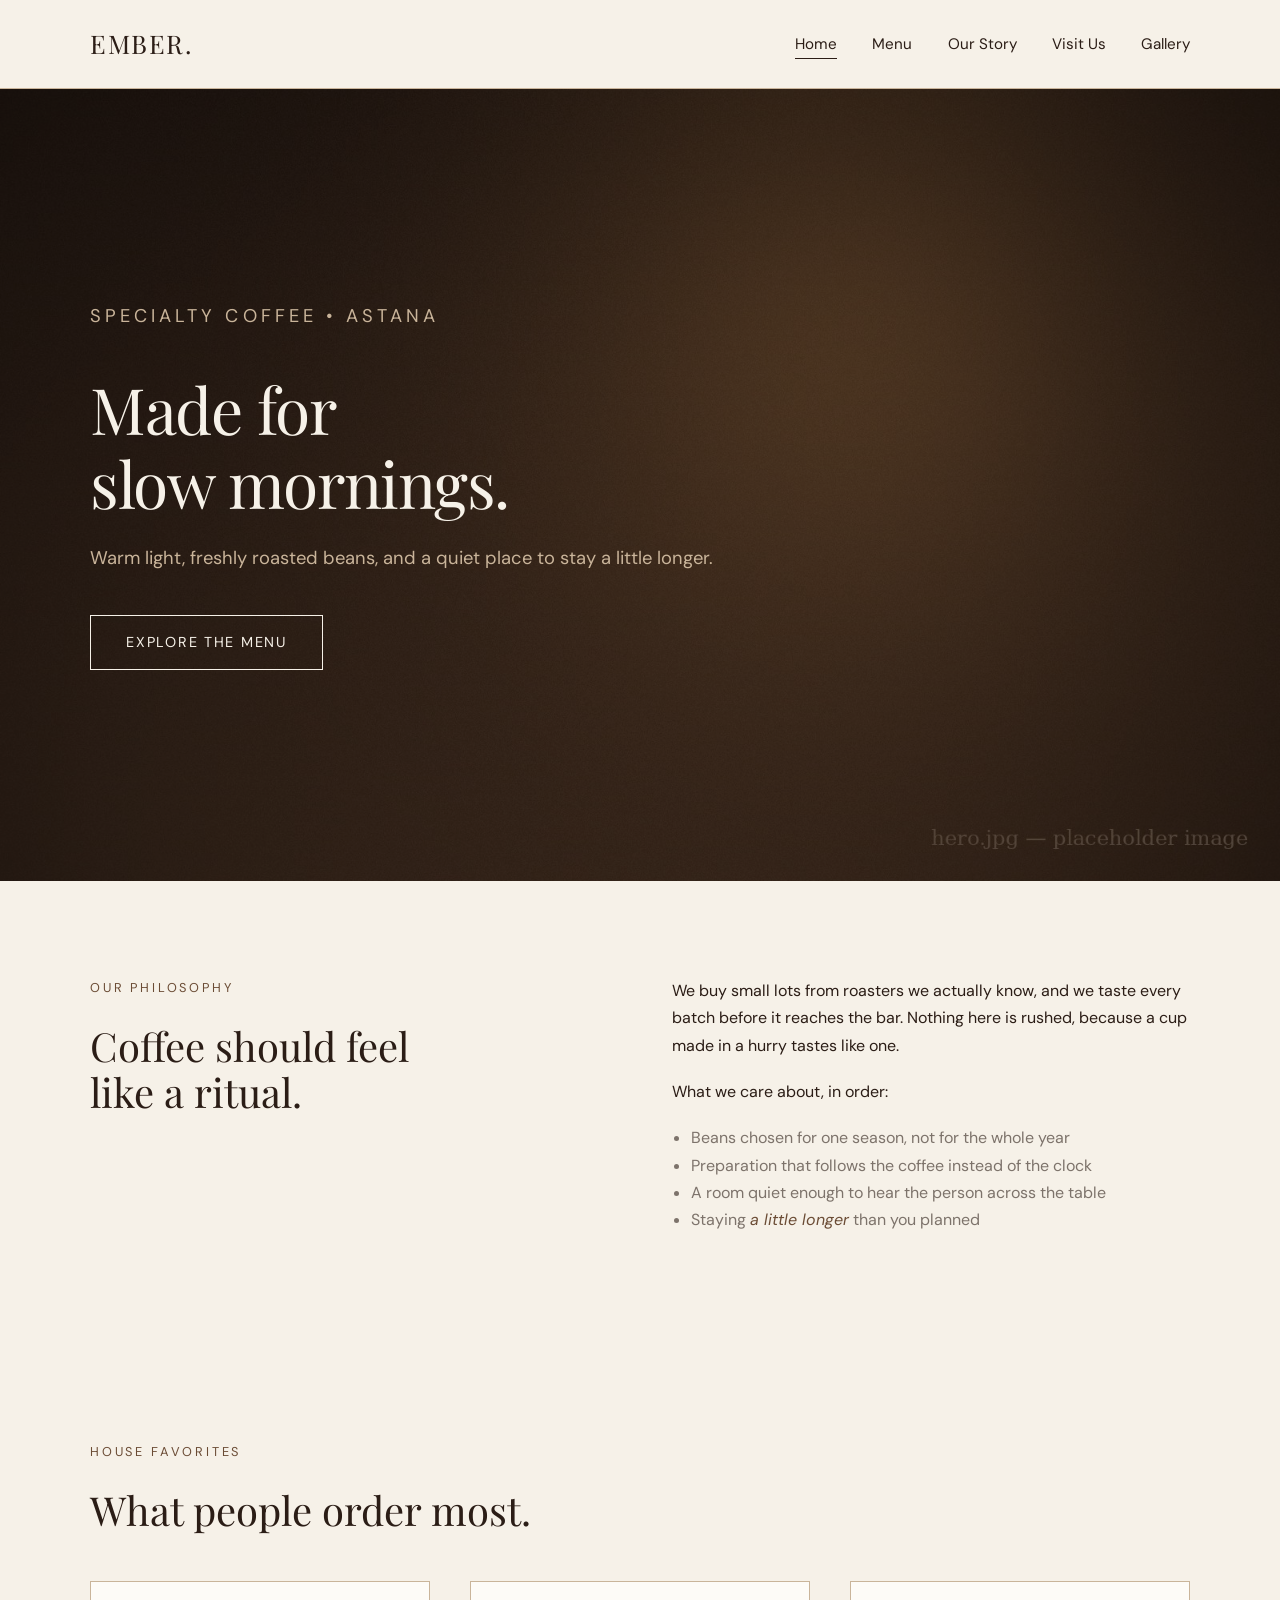
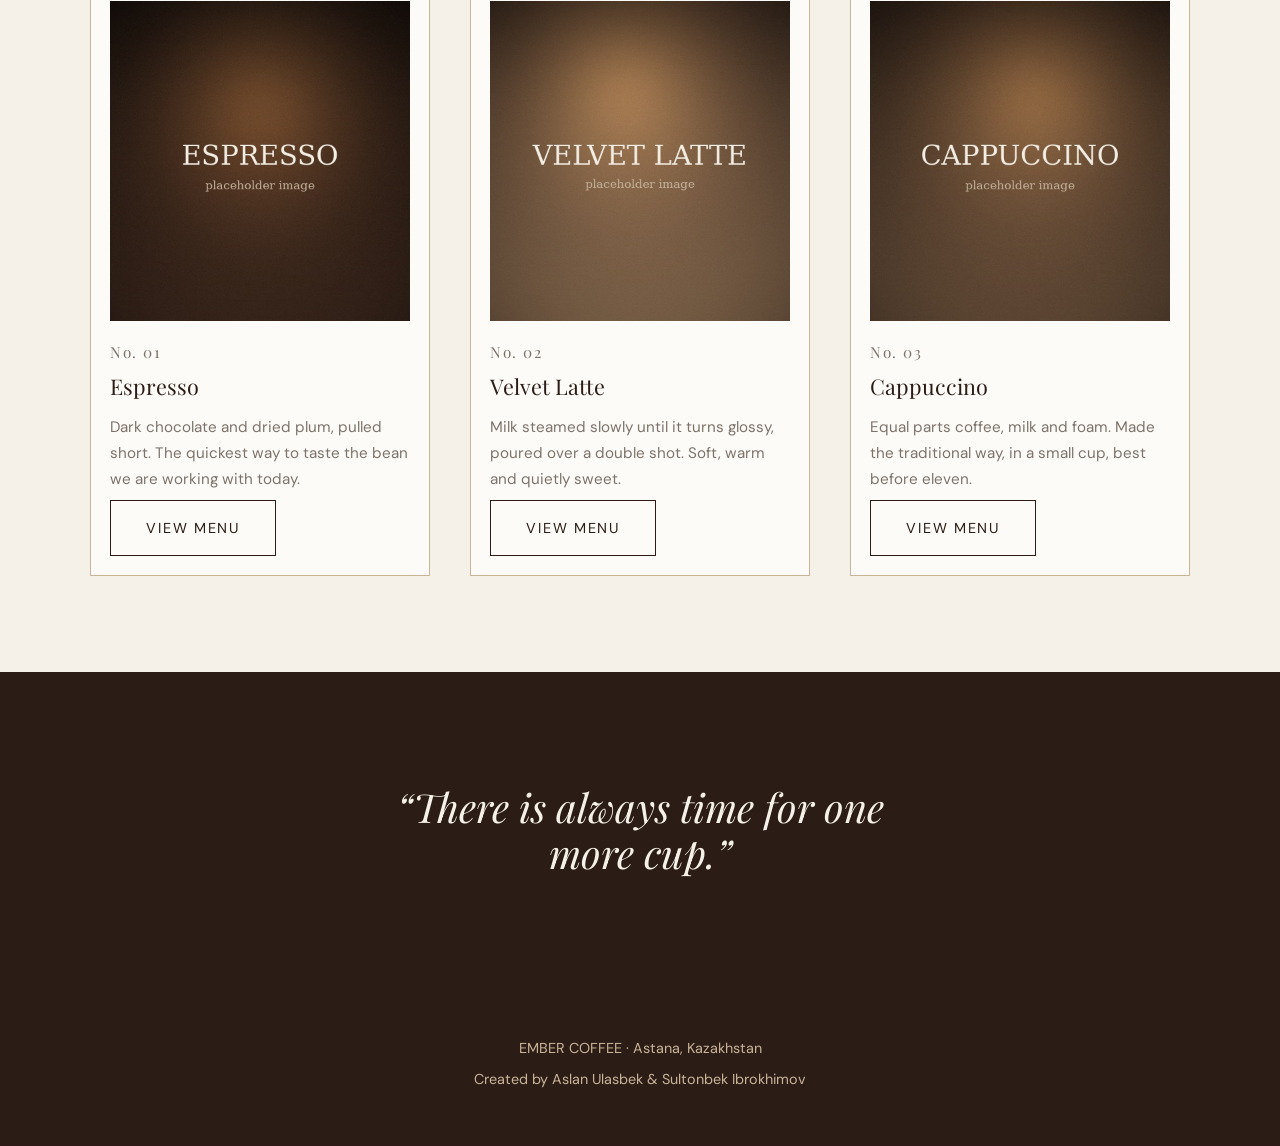
==== commit fd062d92: "Update navigation for Assignment 2" ====
--- a/index.html
+++ b/index.html
@@ -20,6 +20,7 @@
                 <li><a href="menu.html">Menu</a></li>
                 <li><a href="about.html">Our Story</a></li>
                 <li><a href="contact.html">Visit Us</a></li>
+                <li><a href="gallery.html">Gallery</a></li>
             </ul>
         </nav>
     </div>
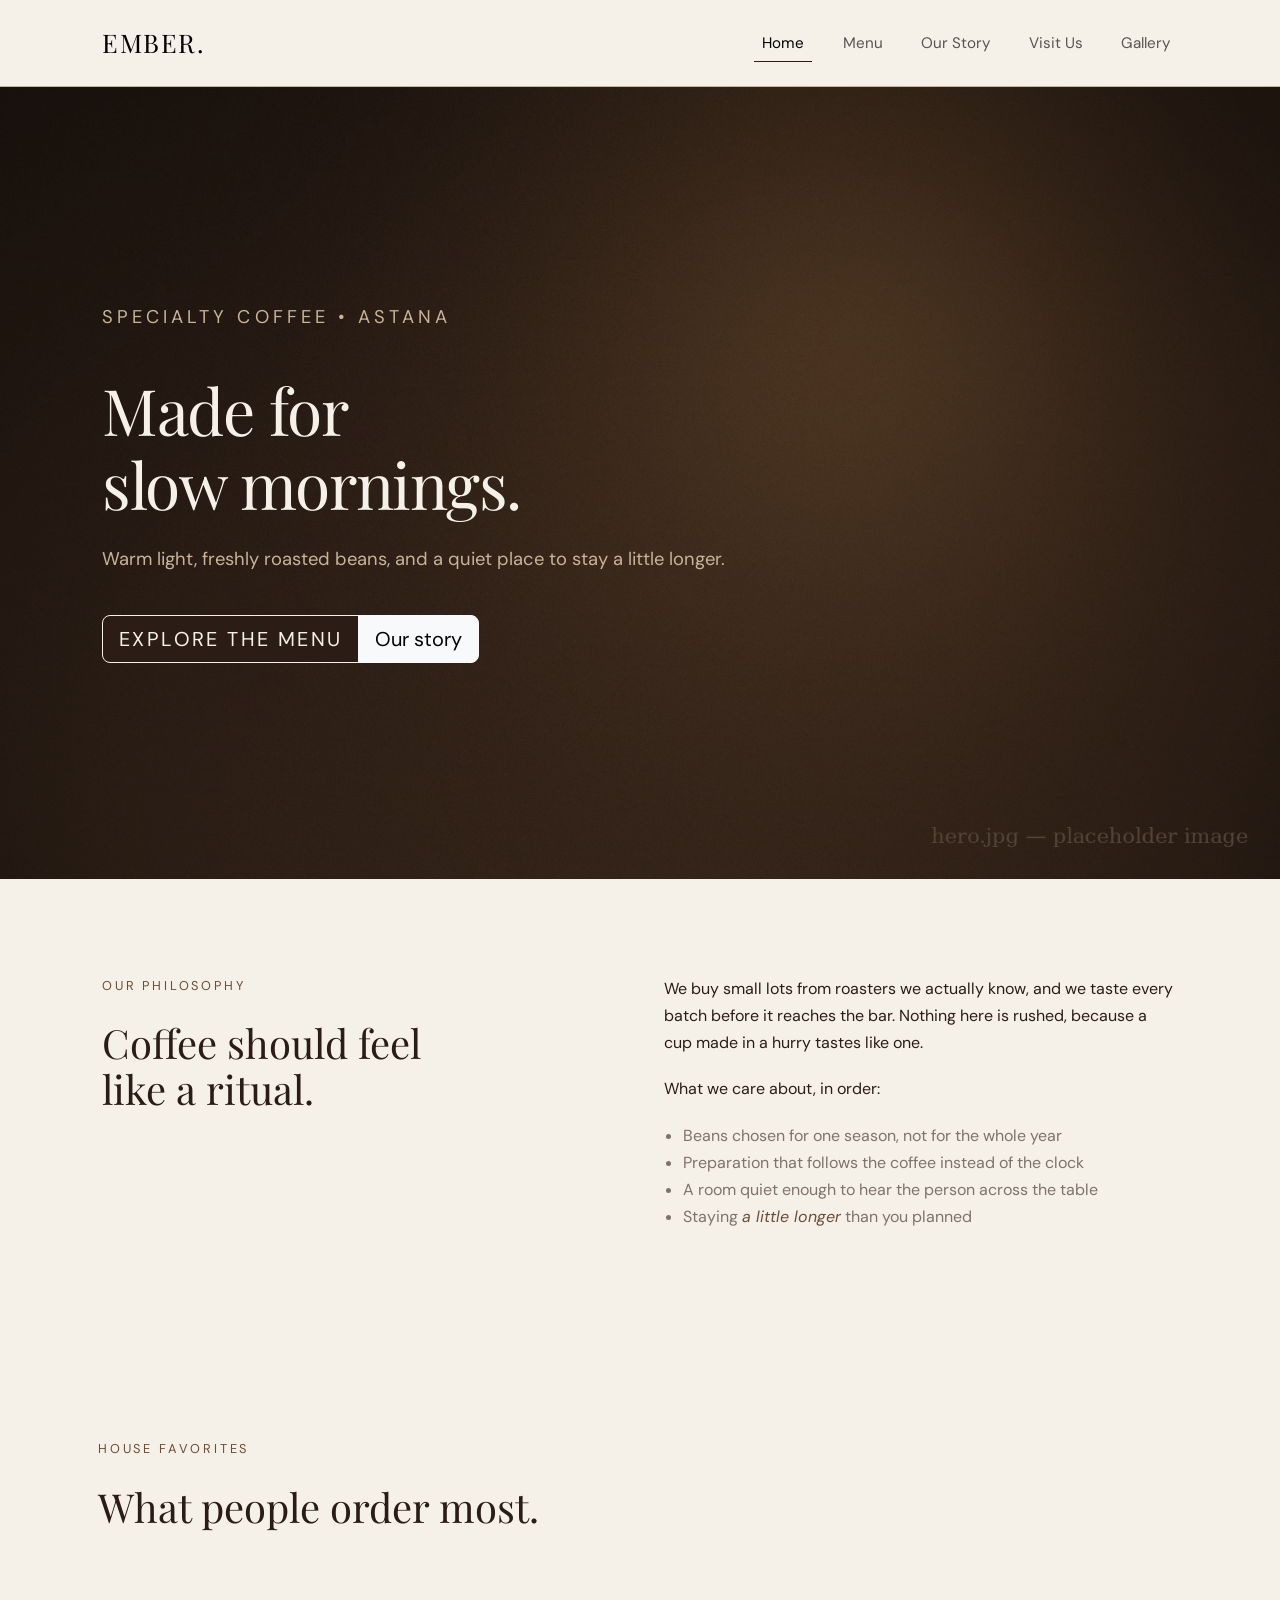
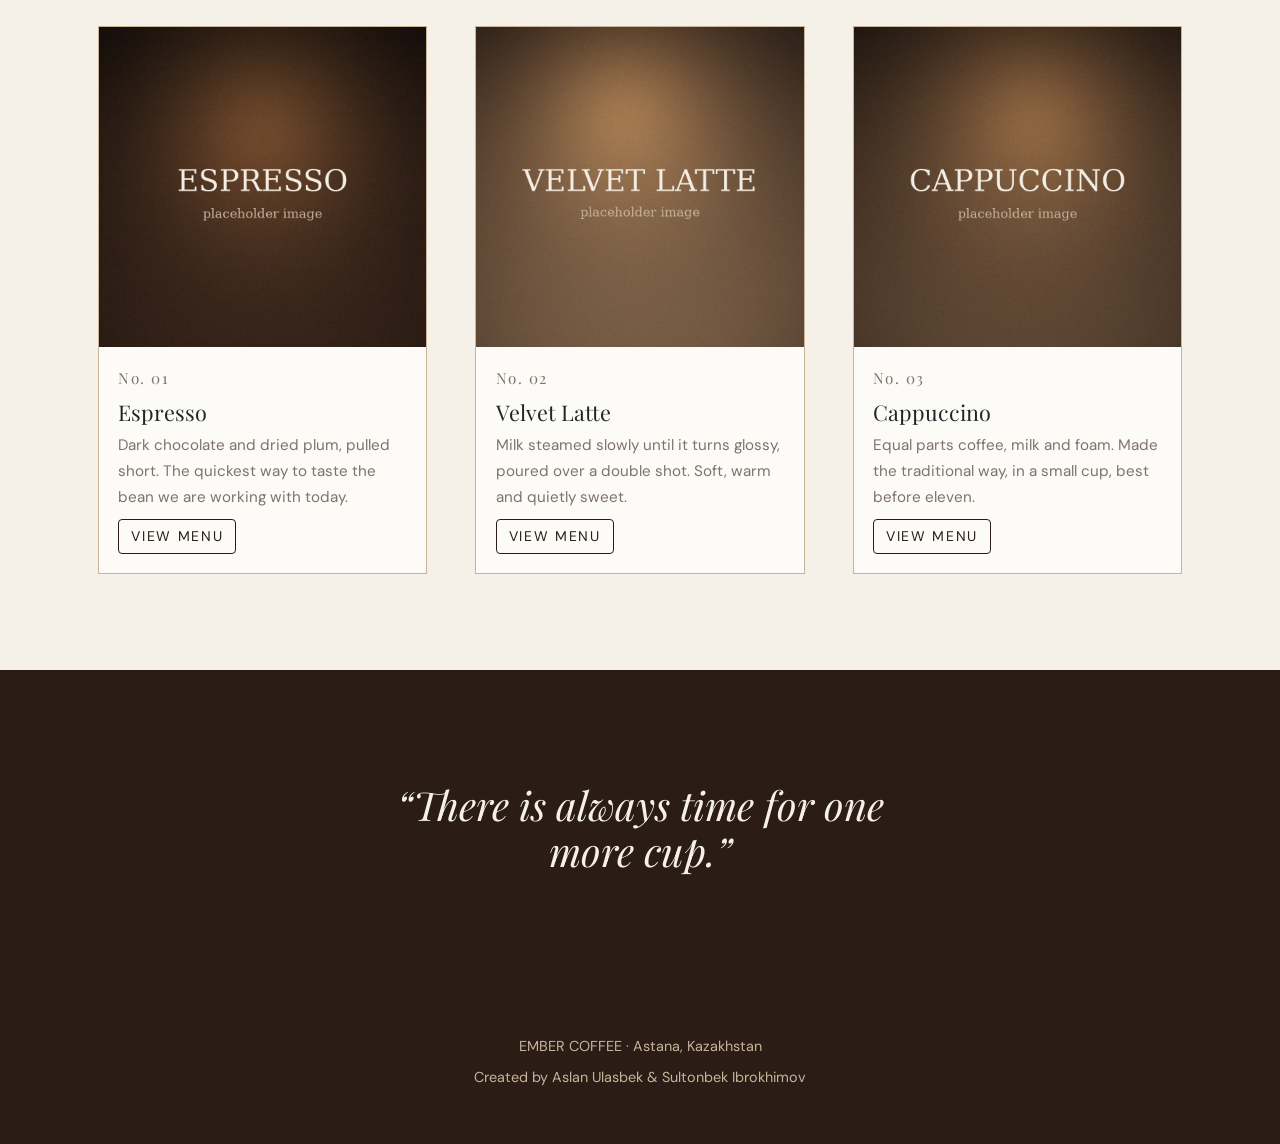
==== commit 69a554dd: "Complete Assignment 3 Bootstrap and responsive design" ====
--- a/index.html
+++ b/index.html
@@ -4,6 +4,7 @@
     <meta charset="UTF-8">
     <meta name="viewport" content="width=device-width, initial-scale=1.0">
     <title>EMBER COFFEE | Home</title>
+    <link href="https://cdn.jsdelivr.net/npm/bootstrap@5.3.3/dist/css/bootstrap.min.css" rel="stylesheet" integrity="sha384-QWTKZyjpPEjISv5WaRU9OFeRpok6YctnYmDr5pNlyT2bRjXh0JMhjY6hW+ALEwIH" crossorigin="anonymous">
     <link rel="stylesheet" href="css/style.css">
 </head>
 
@@ -11,19 +12,25 @@
 
 <!-- Navigation -->
 <header id="main-header">
-    <div class="container">
-        <a href="index.html" class="logo">EMBER.</a>
-
-        <nav>
-            <ul class="nav-menu">
-                <li><a href="index.html" class="active">Home</a></li>
-                <li><a href="menu.html">Menu</a></li>
-                <li><a href="about.html">Our Story</a></li>
-                <li><a href="contact.html">Visit Us</a></li>
-                <li><a href="gallery.html">Gallery</a></li>
-            </ul>
-        </nav>
-    </div>
+    <nav class="navbar navbar-expand-lg py-3" aria-label="Main navigation">
+        <div class="container">
+            <a href="index.html" class="navbar-brand logo">EMBER.</a>
+            <button class="navbar-toggler" type="button" data-bs-toggle="collapse"
+                    data-bs-target="#primary-navigation" aria-controls="primary-navigation"
+                    aria-expanded="false" aria-label="Toggle navigation">
+                <span class="navbar-toggler-icon"></span>
+            </button>
+            <div class="collapse navbar-collapse" id="primary-navigation">
+                <ul class="navbar-nav ms-auto nav-menu">
+                    <li class="nav-item"><a href="index.html" class="nav-link active" aria-current="page">Home</a></li>
+                    <li class="nav-item"><a href="menu.html" class="nav-link">Menu</a></li>
+                    <li class="nav-item"><a href="about.html" class="nav-link">Our Story</a></li>
+                    <li class="nav-item"><a href="contact.html" class="nav-link">Visit Us</a></li>
+                    <li class="nav-item"><a href="gallery.html" class="nav-link">Gallery</a></li>
+                </ul>
+            </div>
+        </div>
+    </nav>
 </header>
 
 
@@ -47,9 +54,14 @@
                     to stay a little longer.
                 </p>
 
-                <a href="menu.html" class="button">
-                    Explore the menu
-                </a>
+                <div class="btn-group hero-actions" role="group" aria-label="Explore EMBER">
+                    <a href="menu.html" class="btn btn-primary button btn-lg">
+                        Explore the menu
+                    </a>
+                    <a href="about.html" class="btn btn-light btn-lg">
+                        Our story
+                    </a>
+                </div>
             </div>
         </div>
     </section>
@@ -57,9 +69,10 @@
 
     <!-- Philosophy -->
     <section class="section">
-        <div class="container philosophy">
-
-            <div>
+        <div class="container">
+            <div class="row philosophy g-5 align-items-start">
+
+            <div class="col-12 col-lg-6">
                 <p class="label">Our philosophy</p>
 
                 <h2>
@@ -68,7 +81,7 @@
                 </h2>
             </div>
 
-            <div>
+            <div class="col-12 col-lg-6">
                 <p>
                     We buy small lots from roasters we actually know,
                     and we taste every batch before it reaches the bar.
@@ -98,87 +111,100 @@
                 </ul>
             </div>
 
+            </div>
         </div>
     </section>
 
 
     <!-- House favorites -->
     <section class="section">
-        <div class="container">
+        <div class="container px-sm-2">
 
             <p class="label">House favorites</p>
 
             <h2>What people order most.</h2>
 
-            <!-- Flexbox cards -->
-            <div class="card-grid">
+            <!-- Bootstrap card grid -->
+            <div class="card-grid row g-5 mt-5">
 
                 <!-- Card 1 -->
-                <article class="card">
+                <div class="card-grid-item col-12 col-sm-6 col-lg-4">
+                <article class="card ember-card h-100">
 
                     <img src="images/espresso.jpg"
-                         alt="Freshly prepared espresso in a small ceramic cup">
-
+                         alt="Freshly prepared espresso in a small ceramic cup"
+                         class="card-img-top">
+
+                    <div class="card-body d-flex flex-column">
                     <p class="card-number">No. 01</p>
 
-                    <h3>Espresso</h3>
-
-                    <p>
+                    <h3 class="card-title">Espresso</h3>
+
+                    <p class="card-text">
                         Dark chocolate and dried plum, pulled short.
                         The quickest way to taste the bean we are
                         working with today.
                     </p>
 
-                    <a href="menu.html" class="button button-dark">
+                    <a href="menu.html" class="btn btn-outline-primary button button-dark btn-sm mt-auto align-self-start">
                         View menu
                     </a>
-
+                    </div>
                 </article>
+                </div>
 
 
                 <!-- Card 2 -->
-                <article class="card">
+                <div class="card-grid-item col-12 col-sm-6 col-lg-4">
+                <article class="card ember-card h-100">
 
                     <img src="images/latte.jpg"
-                         alt="Velvet latte with smooth steamed milk">
-
+                         alt="Velvet latte with smooth steamed milk"
+                         class="card-img-top">
+
+                    <div class="card-body d-flex flex-column">
                     <p class="card-number">No. 02</p>
 
-                    <h3>Velvet Latte</h3>
-
-                    <p>
+                    <h3 class="card-title">Velvet Latte</h3>
+
+                    <p class="card-text">
                         Milk steamed slowly until it turns glossy,
                         poured over a double shot. Soft, warm and
                         quietly sweet.
                     </p>
 
-                    <a href="menu.html" class="button button-dark">
+                    <a href="menu.html" class="btn btn-outline-primary button button-dark btn-sm mt-auto align-self-start">
                         View menu
                     </a>
-
+                    </div>
                 </article>
+                </div>
 
 
                 <!-- Card 3 -->
-                <article class="card">
+                <div class="card-grid-item col-12 col-sm-6 col-lg-4">
+                <article class="card ember-card h-100">
 
                     <img src="images/cappuccino.jpg"
-                         alt="Cappuccino with a thick layer of foam">
-
+                         alt="Cappuccino with a thick layer of foam"
+                         class="card-img-top">
+
+                    <div class="card-body d-flex flex-column">
                     <p class="card-number">No. 03</p>
 
-                    <h3>Cappuccino</h3>
-
-                    <p>
+                    <h3 class="card-title">Cappuccino</h3>
+
+                    <p class="card-text">
                         Equal parts coffee, milk and foam. Made the
                         traditional way, in a small cup, best before eleven.
                     </p>
 
-                    <a href="menu.html" class="button button-dark">
+                    <a href="menu.html" class="btn btn-outline-primary button button-dark btn-sm mt-auto align-self-start">
                         View menu
                     </a>
-
+                    </div>
                 </article>
+                </div>
 
             </div>
 
@@ -209,5 +235,6 @@
     </div>
 </footer>
 
+<script src="https://cdn.jsdelivr.net/npm/bootstrap@5.3.3/dist/js/bootstrap.bundle.min.js" integrity="sha384-YvpcrYf0tY3lHB60NNkmXc5s9fDVZLESaAA55NDzOxhy9GkcIdslK1eN7N6jIeHz" crossorigin="anonymous"></script>
 </body>
 </html>
--- a/css/style.css
+++ b/css/style.css
@@ -123,16 +123,10 @@
 #main-header {
     background-color: var(--cream);
     border-bottom: 1px solid var(--beige);
-    padding: 1.4rem 0;
+    padding: 0;
     position: sticky;
     top: 0;
     z-index: 10;
-}
-
-#main-header .container {
-    display: flex;
-    align-items: center;
-    justify-content: space-between;
 }
 
 .logo {
@@ -142,11 +136,7 @@
 }
 
 .nav-menu {
-    display: flex;
-    gap: 2.2rem;
-    list-style: none;
-    margin: 0;
-    padding: 0;
+    gap: 0.5rem 1.4rem;
 }
 
 
@@ -181,15 +171,18 @@
 
 .button {
     display: inline-block;
-    padding: 0.9rem 2.2rem;
     border: 1px solid var(--cream);
     color: var(--cream);
-    font-size: 0.9rem;
     letter-spacing: 0.12em;
     text-transform: uppercase;
     transition: background-color 0.3s, color 0.3s;
 }
 
+.button:not(.btn-sm):not(.btn-lg) {
+    padding: 0.9rem 2.2rem;
+    font-size: 0.9rem;
+}
+
 .button:hover {
     background-color: var(--cream);
     color: var(--espresso);
@@ -211,6 +204,36 @@
 .button-dark:hover {
     background-color: var(--espresso);
     color: var(--cream);
+}
+
+.btn-primary {
+    --bs-btn-color: var(--cream);
+    --bs-btn-bg: var(--espresso);
+    --bs-btn-border-color: var(--espresso);
+    --bs-btn-hover-color: var(--espresso);
+    --bs-btn-hover-bg: var(--cream);
+    --bs-btn-hover-border-color: var(--espresso);
+    --bs-btn-active-color: var(--cream);
+    --bs-btn-active-bg: var(--coffee);
+    --bs-btn-active-border-color: var(--coffee);
+    --bs-btn-focus-shadow-rgb: 107, 76, 53;
+}
+
+.btn-outline-primary {
+    --bs-btn-color: var(--coffee);
+    --bs-btn-border-color: var(--coffee);
+    --bs-btn-hover-color: var(--cream);
+    --bs-btn-hover-bg: var(--espresso);
+    --bs-btn-hover-border-color: var(--espresso);
+    --bs-btn-active-color: var(--cream);
+    --bs-btn-active-bg: var(--espresso);
+    --bs-btn-active-border-color: var(--espresso);
+    --bs-btn-focus-shadow-rgb: 107, 76, 53;
+}
+
+.button.btn-sm {
+    padding: 0.4rem 0.75rem;
+    font-size: 0.875rem;
 }
 
 
@@ -288,48 +311,34 @@
 }
 
 
-/* two-column philosophy block */
-
-.philosophy {
-    display: grid;
-    grid-template-columns: 1fr 1fr;
-    gap: 4rem;
-    align-items: start;
-}
-
 .philosophy ul {
     color: var(--warm-gray);
 }
 
 
-/* three product cards */
-
-.card-grid {
-    display: flex;
-    gap: 2.5rem;
-    margin-top: 3rem;
-}
-
-.card {
-    flex: 1;
+.ember-card {
     display: flex;
     flex-direction: column;
     background-color: var(--off-white);
     border: 1px solid var(--beige);
-    padding: 1.2rem;
+    border-radius: 0;
     transition: transform 0.3s, box-shadow 0.3s;
 }
 
-.card:hover {
+.ember-card:hover {
     transform: translateY(-6px);
     box-shadow: 0 12px 28px rgba(43, 29, 22, 0.12);
 }
 
-.card img {
+.ember-card .card-img-top {
     width: 100%;
     height: 320px;
     object-fit: cover;
-    margin-bottom: 1.2rem;
+    border-radius: 0;
+}
+
+.ember-card .card-body {
+    padding: 1.2rem;
 }
 
 .card-number {
@@ -379,11 +388,6 @@
     width: 100%;
     height: 300px;
     object-fit: cover;
-    margin-bottom: 4rem;
-}
-
-.menu-group {
-    margin-bottom: 4rem;
 }
 
 .menu-group h2 {
@@ -420,24 +424,10 @@
 
 /* ---------- 7. About page ---------- */
 
-.story {
-    display: grid;
-    grid-template-columns: 1.2fr 1fr;
-    gap: 4rem;
-    align-items: center;
-}
-
-.story img {
+.story-image {
     width: 100%;
     height: 420px;
     object-fit: cover;
-}
-
-.team-grid {
-    display: grid;
-    grid-template-columns: 1fr 1fr;
-    gap: 4rem;
-    margin-top: 3rem;
 }
 
 .team-member {
@@ -476,13 +466,6 @@
 
 
 /* ---------- 8. Contact page (table + form) ---------- */
-
-.contact-grid {
-    display: grid;
-    grid-template-columns: 1fr 1.3fr;
-    gap: 4rem;
-    align-items: start;
-}
 
 .contact-info p {
     margin-bottom: 0.4rem;
@@ -541,7 +524,6 @@
 #contact-form {
     background-color: var(--off-white);
     border: 1px solid var(--beige);
-    padding: 2.5rem;
 }
 
 #contact-form label {
@@ -551,10 +533,6 @@
     text-transform: uppercase;
     color: var(--coffee);
     margin-bottom: 0.5rem;
-}
-
-.form-row {
-    margin-bottom: 1.5rem;
 }
 
 #contact-form input,
@@ -569,42 +547,28 @@
     color: var(--espresso);
 }
 
-#contact-form input:focus,
-#contact-form select:focus,
-#contact-form textarea:focus {
-    outline: none;
+#contact-form .input-group .form-control {
+    width: 1%;
+}
+
+#contact-form .form-control:focus,
+#contact-form .form-select:focus {
     border-color: var(--coffee);
     background-color: var(--off-white);
+    box-shadow: 0 0 0 0.25rem rgba(107, 76, 53, 0.25);
 }
 
 #contact-form input[type="color"] {
+    width: 3rem;
+    min-width: 3rem;
     height: 48px;
-    padding: 4px;
+    padding: 0.375rem;
 }
 
 #contact-form textarea {
     min-height: 140px;
     resize: vertical;
 }
-
-#contact-form button {
-    padding: 0.9rem 2.5rem;
-    border: 1px solid var(--espresso);
-    background-color: var(--espresso);
-    color: var(--cream);
-    font-family: var(--body-font);
-    font-size: 0.9rem;
-    letter-spacing: 0.12em;
-    text-transform: uppercase;
-    cursor: pointer;
-    transition: background-color 0.3s, color 0.3s;
-}
-
-#contact-form button:hover {
-    background-color: transparent;
-    color: var(--espresso);
-}
-
 
 /* ---------- 9. Gallery page ---------- */
 
@@ -671,49 +635,24 @@
 }
 
 
-/* Gallery itself uses CSS Grid */
-
-.gallery {
-    display: grid;
-    grid-template-columns: repeat(3, 1fr);
-    gap: 1.2rem;
-    margin-top: 3rem;
-}
-
-
-/* Individual gallery item */
-
-.gallery-item {
-    position: relative;
+.gallery-carousel {
     overflow: hidden;
-    background-color: var(--off-white);
     border: 1px solid var(--beige);
 }
 
-
-/* Equal image sizes */
-
-.gallery-item img {
+.gallery-carousel .carousel-item img {
     width: 100%;
-    height: 250px;
+    height: 500px;
     object-fit: cover;
-    transition: transform 0.4s;
-}
-
-
-/* Caption overlay */
-
-.gallery-caption {
-    position: absolute;
+}
+
+.gallery-carousel .carousel-caption {
+    right: 0;
+    bottom: 2rem;
     left: 0;
-    right: 0;
-    bottom: 0;
-    padding: 1.2rem;
+    padding: 0.75rem;
     background-color: rgba(43, 29, 22, 0.82);
     color: var(--cream);
-    opacity: 0;
-    transform: translateY(10px);
-    transition: opacity 0.3s, transform 0.3s;
 }
 
 .gallery-caption h3 {
@@ -722,16 +661,17 @@
     font-size: 1.2rem;
 }
 
-
-/* Hover effect */
-
-.gallery-item:hover img {
-    transform: scale(1.05);
-}
-
-.gallery-item:hover .gallery-caption {
-    opacity: 1;
-    transform: translateY(0);
+.gallery-carousel .carousel-indicators {
+    top: 0.75rem;
+    bottom: auto;
+    left: 50%;
+    right: auto;
+    width: auto;
+    margin: 0;
+    padding: 0.5rem 0.75rem;
+    transform: translateX(-50%);
+    background-color: rgba(43, 29, 22, 0.82);
+    border-radius: 999px;
 }
 
 
@@ -772,17 +712,11 @@
 
 /* ---------- 12. Responsive (media queries) ---------- */
 
-@media (max-width: 1000px) {
-
-    /* Gallery changes from 3 columns to 2 */
-
-    .gallery {
-        grid-template-columns: repeat(2, 1fr);
-    }
-}
-
-
 @media (max-width: 800px) {
+
+    body {
+        font-size: 0.95rem;
+    }
 
     h1 {
         font-size: 2.6rem;
@@ -792,18 +726,31 @@
         font-size: 1.9rem;
     }
 
-
-    /* Navigation becomes vertical */
-
-    #main-header .container {
-        flex-direction: column;
-        gap: 1rem;
-    }
-
-    .nav-menu {
-        gap: 1.4rem;
-        flex-wrap: wrap;
-        justify-content: center;
+    h3 {
+        font-size: 1.2rem;
+    }
+
+    .menu-group h2 {
+        font-size: 1.5rem;
+    }
+
+    .gallery-sidebar h3 {
+        font-size: 1.5rem;
+    }
+
+    .gallery-caption h3 {
+        font-size: 1.1rem;
+    }
+
+    .hero-text p,
+    .page-header p {
+        font-size: 1.05rem;
+    }
+
+    .card p,
+    .menu-item p,
+    .gallery-sidebar p {
+        font-size: 0.9rem;
     }
 
 
@@ -817,33 +764,17 @@
     }
 
 
-    /* Grid layouts become a single column */
-
-    .philosophy,
-    .story,
-    .team-grid,
-    .contact-grid {
-        grid-template-columns: 1fr;
-        gap: 2.5rem;
-    }
-
-
-    /* Flexbox cards become a vertical column */
-
-    .card-grid {
-        flex-direction: column;
-        gap: 2.5rem;
+    /* Keep two favorite cards side by side at tablet widths */
+
+    .card-grid-item {
+        flex: 0 0 50%;
+        max-width: 50%;
     }
 
 
     .menu-item {
         flex-direction: column;
         gap: 0.4rem;
-    }
-
-
-    #contact-form {
-        padding: 1.5rem;
     }
 
 
@@ -874,13 +805,70 @@
 
 @media (max-width: 600px) {
 
-    /* Gallery becomes one column on mobile */
-
-    .gallery {
-        grid-template-columns: 1fr;
-    }
-
-    .gallery-item img {
-        height: 280px;
+    .hero-actions {
+        flex-direction: column;
+        align-items: flex-start;
+    }
+
+    .hero-actions > .btn {
+        border-radius: 0;
+    }
+
+    .card-grid-item {
+        flex-basis: 100%;
+        max-width: 100%;
+    }
+
+    body {
+        font-size: 0.9rem;
+    }
+
+    h1 {
+        font-size: 2.1rem;
+    }
+
+    h2 {
+        font-size: 1.6rem;
+    }
+
+    h3 {
+        font-size: 1.1rem;
+    }
+
+    .menu-group h2 {
+        font-size: 1.35rem;
+    }
+
+    .gallery-sidebar h3 {
+        font-size: 1.3rem;
+    }
+
+    .gallery-caption h3 {
+        font-size: 1.05rem;
+    }
+
+    .hero-text p,
+    .page-header p {
+        font-size: 0.98rem;
+    }
+
+    .card p,
+    .menu-item p,
+    .gallery-sidebar p {
+        font-size: 0.85rem;
+    }
+
+    .gallery-carousel .carousel-item img {
+        height: 300px;
+    }
+
+    .gallery-carousel .carousel-indicators {
+        gap: 0.1rem;
+        padding: 0.3rem;
+    }
+
+    .gallery-carousel .carousel-indicators [data-bs-target] {
+        width: 12px;
+        margin: 0;
     }
 }
